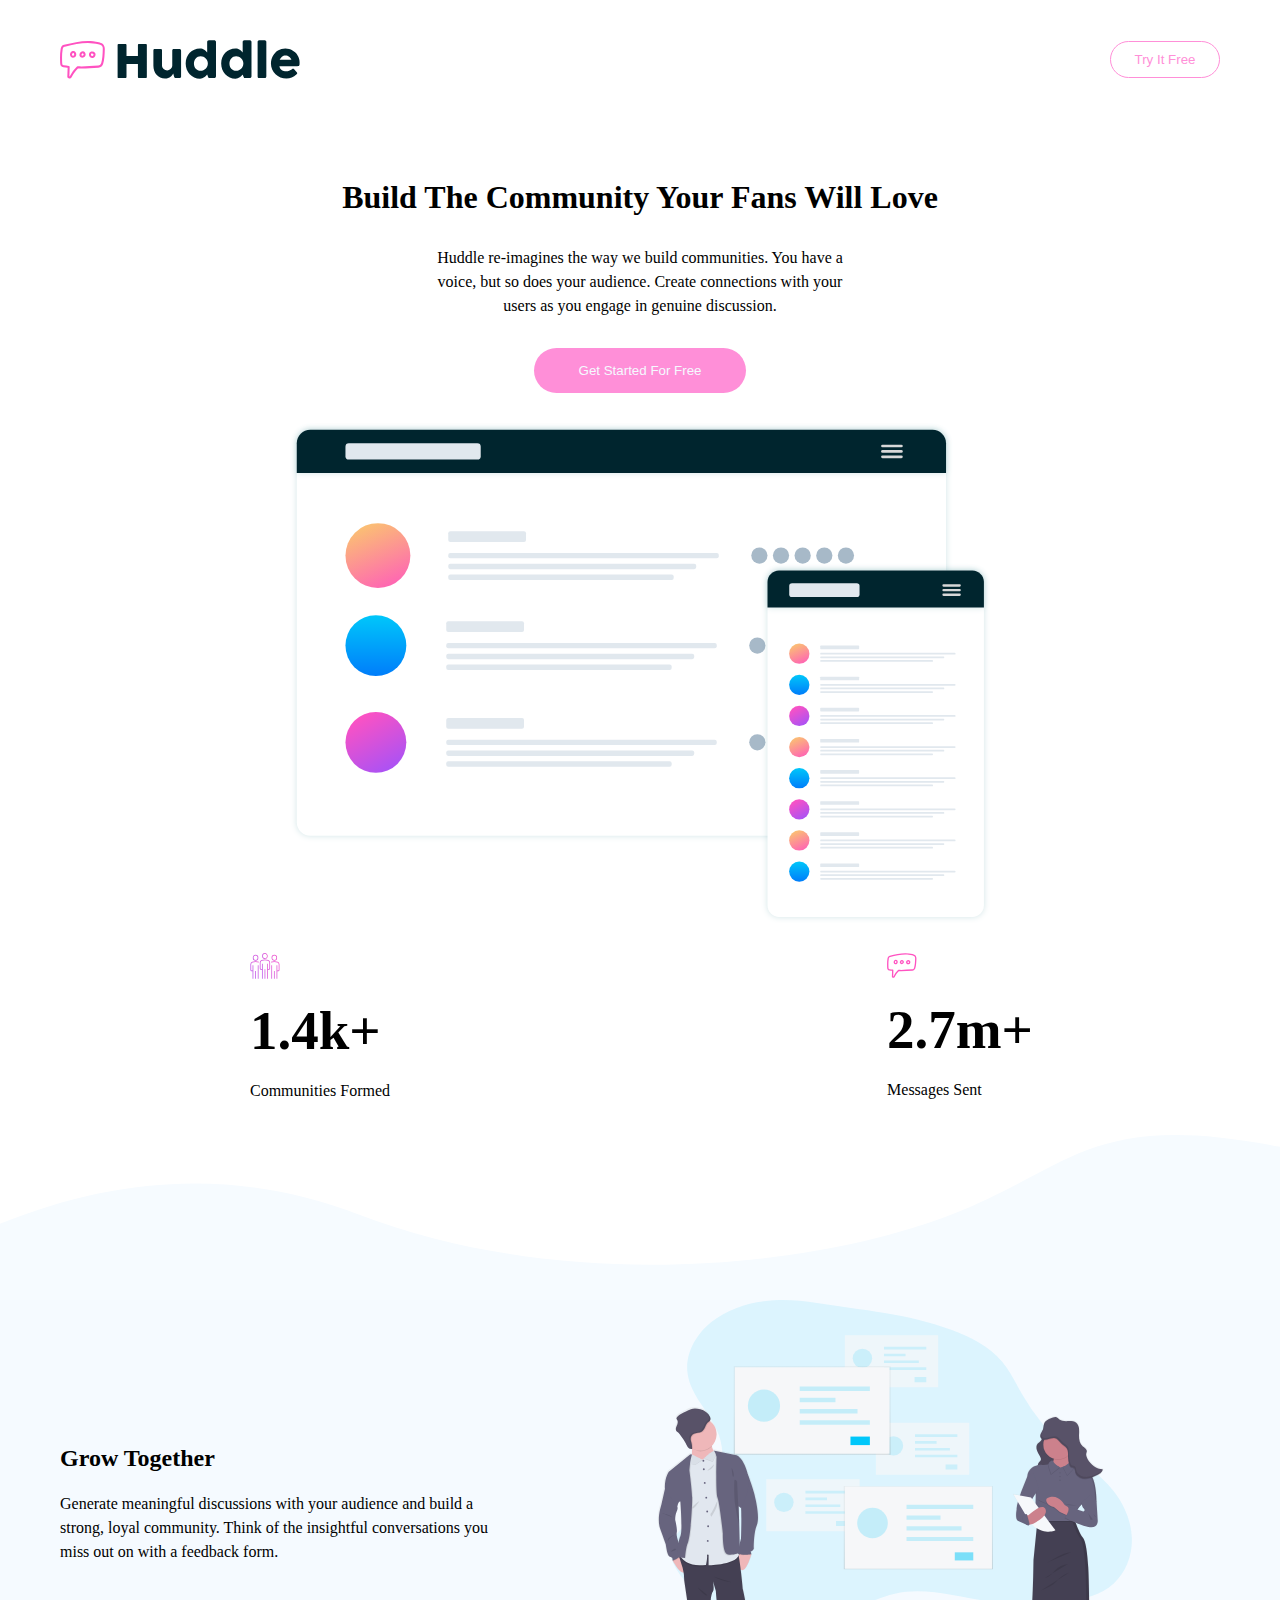
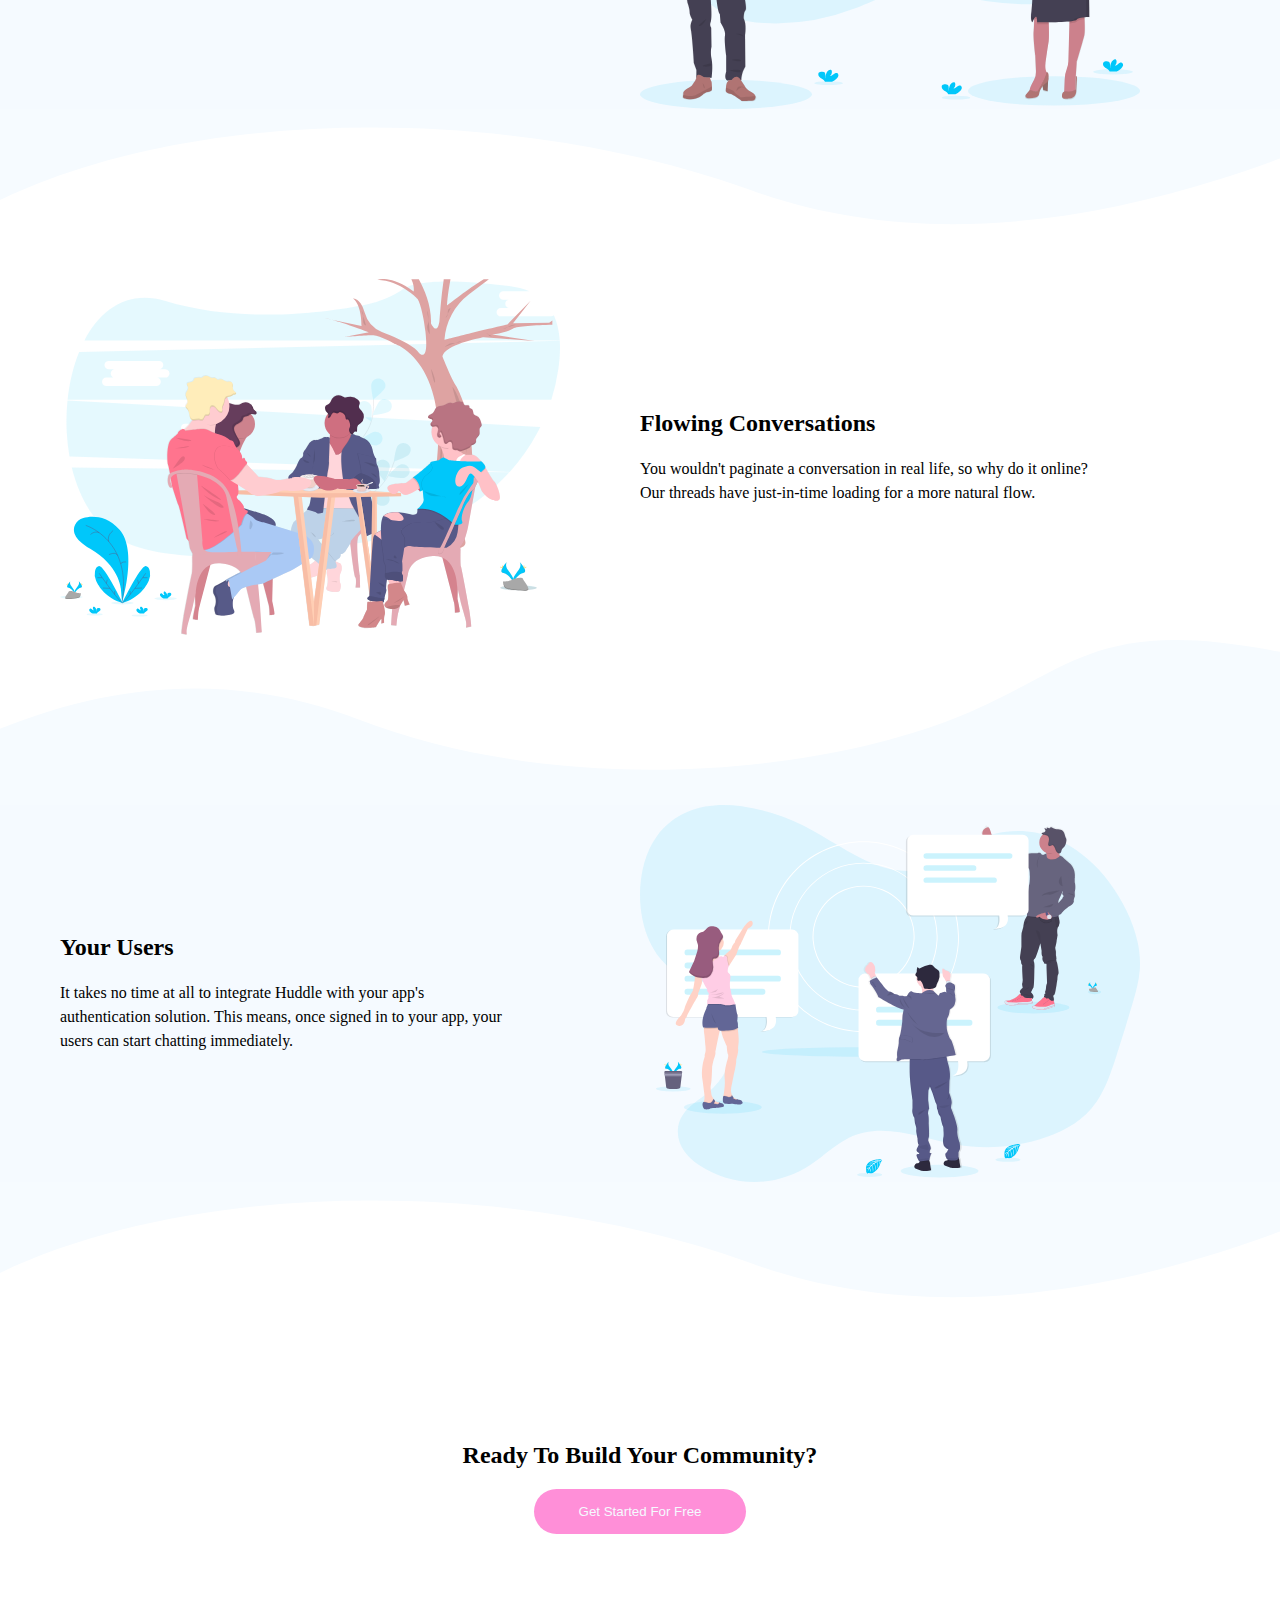
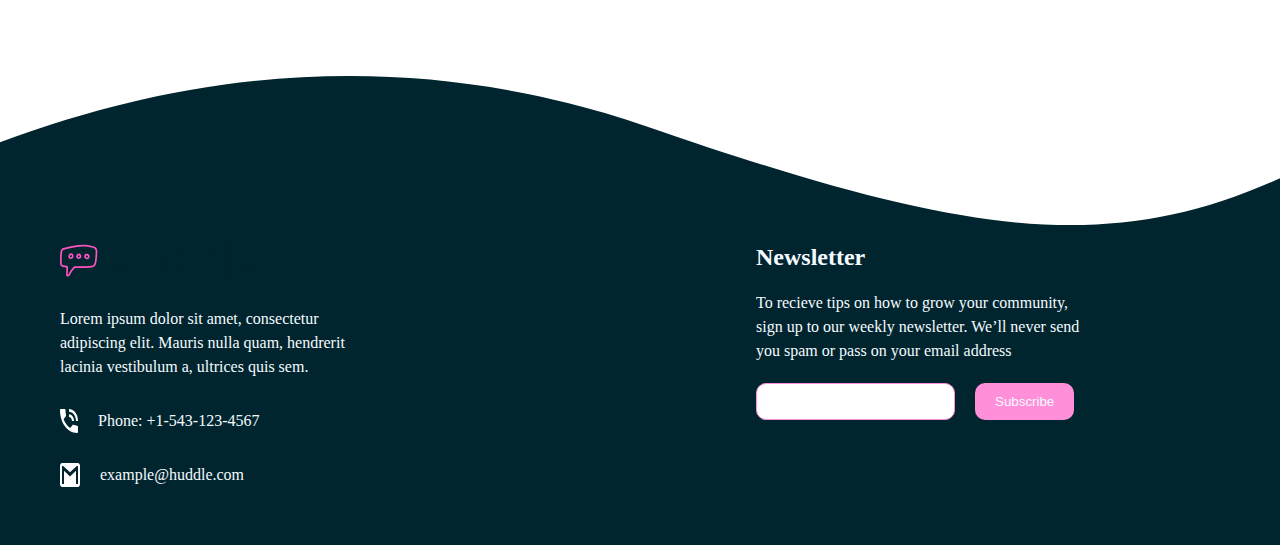
==== index.html @ 6c360372 "initial commit" ====
<!DOCTYPE html>
<html lang="en">
<head>
  <meta charset="UTF-8">
  <meta http-equiv="X-UA-Compatible" content="IE=edge">
  <meta name="viewport" content="width=device-width, initial-scale=1.0">
  <link rel="icon" type="image/png" sizes="32x32" href="./images/favicon-32x32.png">
  <link rel="stylesheet" href="style.css">
  <title>Huddle landing page with curved sections</title>
</head>
<body>

  <div class="container">
<!-- header -->
  <header>
    <img src="/images/logo.svg" alt="" class="logo">
    <button class="btn1">Try It Free</button>
  </header>

  <!-- Main -->
  <main>
<!-- Section -->
    <section class="sec1">

    <h1>Build The Community Your Fans Will Love</h1>
    <p class="sec1_p">Huddle re-imagines the way we build communities. You have a voice, but so does 
      your audience. Create connections with your users as you engage in genuine discussion. </p>
    <button class="btn_sec6">Get Started For Free</button>
    <img src="/images/screen-mockups.svg" alt="screen-mockups" class="mockup_img">

  </section>

  <!-- Section -->

  <section class="sec2">

    <div class="communities">
      <img src="/images/icon-communities.svg" alt="icon-communities">
      <h1 class="h1_tag">1.4k+</h1>
      <p>Communities Formed</p>
    </div>

    <div class="messages">
      <img src="/images/icon-messages.svg" alt="icon-messages">
      <h1 class="h1_tag">2.7m+</h1>
      <p>Messages Sent</p>
    </div>

  </section>

 <!-- Section -->

  <section class="sec3">


    <div class="sec_bg_top">

    </div>

    <div class="grow_togthr">
      <div class="left_sec1">
        <h2>Grow Together</h2>
        <p class="grow_P">Generate meaningful discussions with your audience and build a strong, loyal community. 
          Think of the insightful conversations you miss out on with a feedback form. </p>
      </div>
      <div class="right_sec1">
        <img src="/images/illustration-grow-together.svg" alt="illustration-grow-together">
      </div>
    </div>

    <div class="sec_bg_botom">

    </div>

  </section>

 <!-- Section -->

<section class="sec4">

  <!-- <div class="sec_bg_top">

  </div> -->

  <div class="flowing_conversatn">
    <div class="left_sec1">
      <img src="/images/illustration-flowing-conversation.svg" alt="illustration-flowing-conversation">
    </div>
    <div class="right_sec1">
      <h2>Flowing Conversations</h2>
      <p class="flow_p">You wouldn't paginate a conversation in real life, so why do it online? Our threads have 
        just-in-time loading for a more natural flow.</p>
    </div>
  </div>

  <!-- <div class="sec_bg_botom">

  </div> -->

</section>

 <!-- Section -->

<section class="sec5">

  <div class="sec_bg_top">

  </div>

  <div class="your_users">
    <div class="left_sec1">
      <h2>Your Users</h2>
      <p class="user_p">It takes no time at all to integrate Huddle with your app's authentication solution. This means, 
        once signed in to your app, your users can start chatting immediately.</p>
    </div>
    <div class="right_sec1">
      <img src="/images/illustration-your-users.svg" alt="illustration-your-users">
    </div>
  </div>

  <div class="sec_bg_botom">

  </div>

</section>

 <!-- Section -->

 <section>

<section class="sec6">

  <h2>Ready To Build Your Community?</h2>
  <button class="btn_sec6">Get Started For Free</button>

</section>

  

</main>
</div>



<!-- footer -->


<div class="footer_bg_top">

</div>

<footer>

  

  <div class="left_sec">
    <img src="/images/logo.svg" alt="logo" class="footer_logo">
    <p>Lorem ipsum dolor sit amet, consectetur adipiscing elit. Mauris nulla quam, hendrerit lacinia 
      vestibulum a, ultrices quis sem.</p>
      <div class="phone_sec">
        <img src="/images/icon-phone.svg" alt="icon-phone">
        <p>Phone: +1-543-123-4567</p>
      </div>
      <div class="email_sec">
        <img src="/images/icon-email.svg" alt="icon-email">
        <p>example@huddle.com</p>
      </div>
      <div class="social">
        <img src="" alt="">
        <img src="" alt="">
        <img src="" alt="">
      </div>
  </div>
  <div class="right_sec">
    <h2>Newsletter</h2>
    <p>To recieve tips on how to grow your community, sign up to our weekly newsletter. We’ll never 
      send you spam or pass on your email address</p>
      <div class="input_sec">
        <input type="text">
        <button class="subscribe_btn"> Subscribe</button>
      </div>
      
  </div>

</footer>

 
  
</body>
</html>
---- style.css ----
*{
    margin: 0;
    padding: 0;
    box-sizing: border-box;
}


:root{
--Pink:hsl(322, 100%, 66%);
--Light-Pink:hsl(321, 100%, 78%);
--Light-Red: hsl(0, 100%, 63%);
--Very-Dark-Cyan: hsl(192, 100%, 9%);
--Very-Pale-Blue: hsl(207, 100%, 98%);
}

p{
    margin: 0;
    padding: 0;
}






.container{
    padding: 40px 0px;
}

header{
    padding: 0px 60px;
    display: grid;
    grid-template-columns: 1fr 1fr;
    justify-content: center;
    align-items: center;
}



.btn1{
    width: 110px;
    border-radius: 25px;
    padding: 10px 10px;
    justify-self: end;
    border: 1px solid var(--Light-Pink);
    cursor: pointer;
    color: var(--Light-Pink);
    background-color: white;
}

.sec1{
    margin-top: 100px;
    display: flex;
    flex-direction: column;
    justify-content: center;
    align-items: center;
    gap: 30px;
}


.sec1_p{
    max-width: 441px;
    text-align: center;
    line-height: 1.5rem;
}

.mockup_img{
    width: 100%;
    max-width: 700px;
}

.sec2{
    margin-bottom: 30px;
    margin-top: 30px;
    display: grid;
    grid-template-columns: 1fr 1fr;
    
}

.communities{
    justify-self: center;
    display: flex;
    flex-direction: column;
    gap: 20px;
}
.communities img{
    width: 30px;
}
.messages{
    justify-self: center;
    display: flex;
    flex-direction: column;
    gap: 20px;
} 
.messages img{
    width: 30px;
}

.h1_tag{
    font-size: 55px;
}

.grow_togthr{
    padding: 0px 60px;
    background-color: var(--Very-Pale-Blue);
    display: grid;
    grid-template-columns: 1fr 1fr;
    justify-content: center;
    align-items: center;
}

.grow_togthr img{
    width: 100%;
    max-width: 500px;
}

.grow_P{
    max-width: 457px;
    margin-right: 0;
    line-height: 1.5rem;
}

.flowing_conversatn{
    padding: 0px 60px;
    /* background-color: var(--Very-Pale-Blue); */
    display: grid;
    grid-template-columns: 1fr 1fr;
    justify-content: center;
    align-items: center;
}

.flowing_conversatn img{
    width: 100%;
    max-width: 500px;
}

.flow_p{
    max-width: 457px;
    margin-right: 0;
    line-height: 1.5rem;
}

.your_users{
    padding: 0px 60px;
    background-color: var(--Very-Pale-Blue);
    display: grid;
    grid-template-columns: 1fr 1fr;
    justify-content: center;
    align-items: center;
}

.your_users img{
    width: 100%;
    max-width: 500px;
}



.user_p{
    
    max-width: 457px;
    margin-right: 0;
    line-height: 1.5rem;
}

.left_sec1{
    display: flex;
    flex-direction: column;
    gap:20px
}

.right_sec1{
    display: flex;
    flex-direction: column;
    gap:20px
}

.sec6{
    margin-top: 30px;
    padding-top: 60px;
    padding-bottom: 60px;
    display: flex;
    flex-direction: column;
    justify-content: center;
    align-items: center;
    gap: 20px;
}

.btn_sec6{
    background-color: var(--Light-Pink);
    border: none;
    padding: 15px 45px;
    border-radius: 25px;
    color: var(--Very-Pale-Blue);
    cursor: pointer;
}


.footer_bg_top{
    height: 200px;
    background-image: url(/images/bg-footer-top-desktop.svg);
    background-position: bottom;
    background-repeat: no-repeat;
      
    
}


footer{
    padding: 10px 60px;
    background-color: var(--Very-Dark-Cyan);    
    display: flex;
    flex-direction: row;
    color: var(--Very-Pale-Blue);
    justify-content: space-between;
}

footer .left_sec{
    flex-basis: 40%;
    display: flex;
    flex-direction: column;
    gap: 30px;
}

.phone_sec{
    display: flex;
    flex-direction: row;
    gap: 20px;
}

.email_sec{
    display: flex;
    flex-direction: row;
    gap: 20px;
}
.footer_logo{
    width: 400px;
    max-width: 200px;
}

footer .right_sec{
    flex-basis: 40%;
    display: flex;
    flex-direction: column;
    gap: 20px;
}

.input_sec{
    display: flex;
    flex-direction: row;
    gap: 20px;
}

.input_sec input{
    padding: 10px 10px;
    border-radius: 10px;
    border: 1px solid var(--Light-Pink);
}

.subscribe_btn{
    background-color: var(--Light-Pink);
    border: none;
    color: var(--Very-Pale-Blue);
    padding: 10px 20px;
    border-radius: 10px;
    cursor: pointer;
}

.right_sec p{
    max-width: 340px;
    line-height: 1.5rem;
}

.left_sec p{
    max-width: 327px;
    line-height: 1.5rem;
}



.sec_bg_top{
    height: 170px;
    background-image: url(/images/bg-section-top-desktop-1.svg);
    background-position: bottom;
    background-repeat: no-repeat;
}

.sec_bg_botom{
    height: 170px;
    background-image: url(/images/bg-section-bottom-desktop-2.svg);
    background-position: top;
    background-repeat: no-repeat;
}


/* Media Query */

@media screen and (max-width: 412px)   {
    footer{
        display: flex;
        flex-direction:column-reverse
    }

    
}
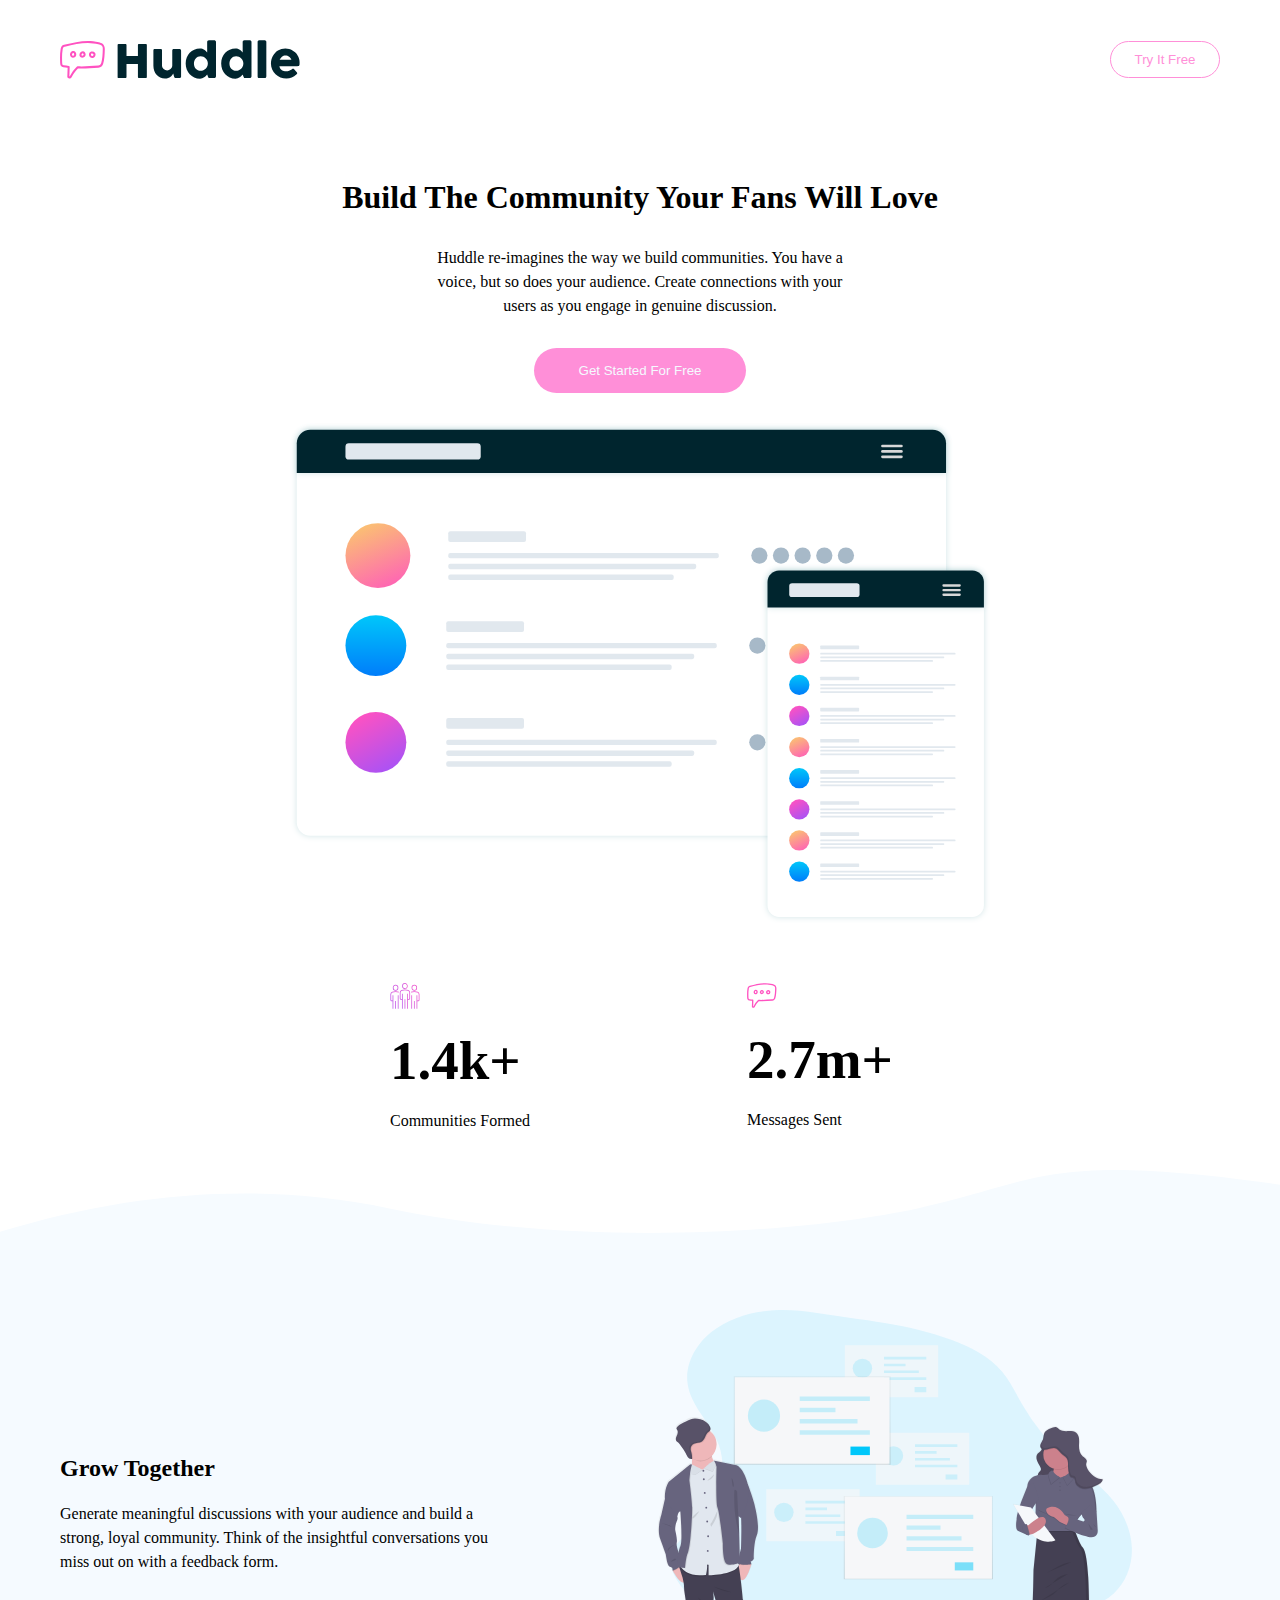
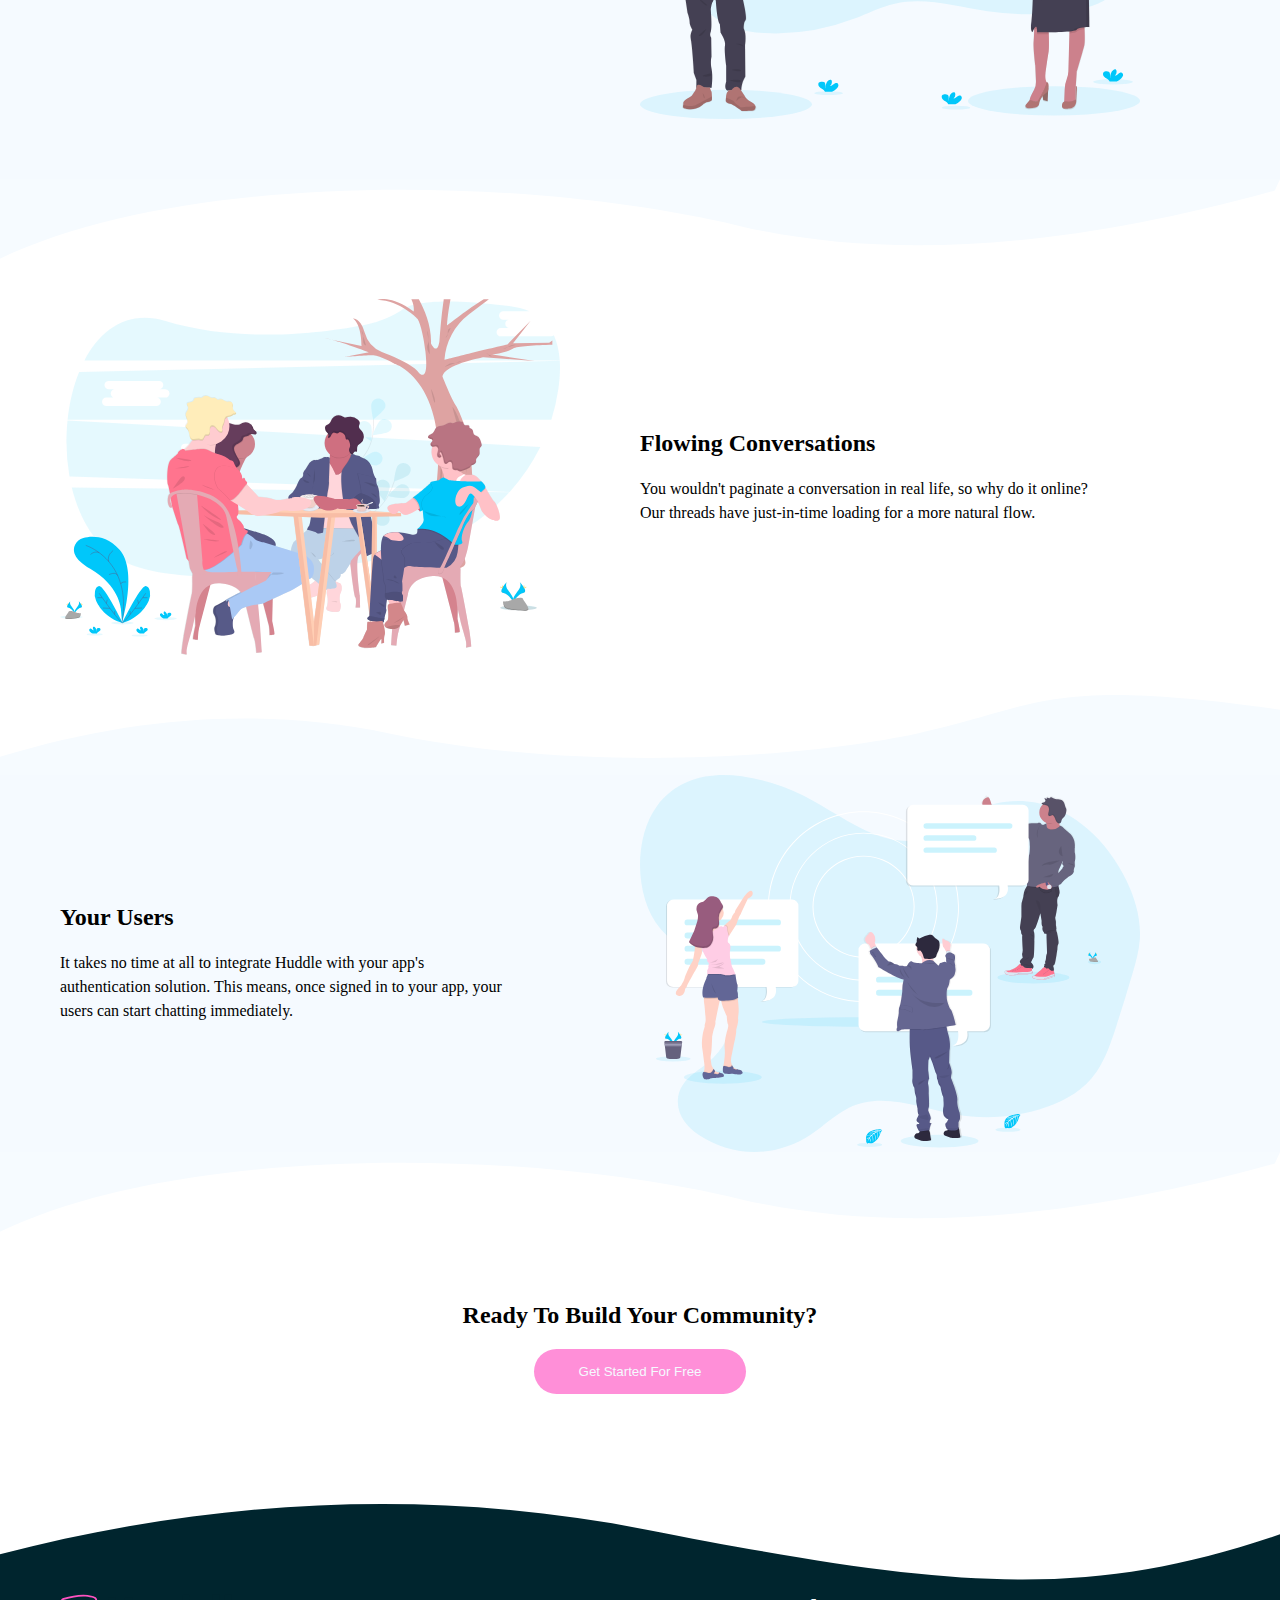
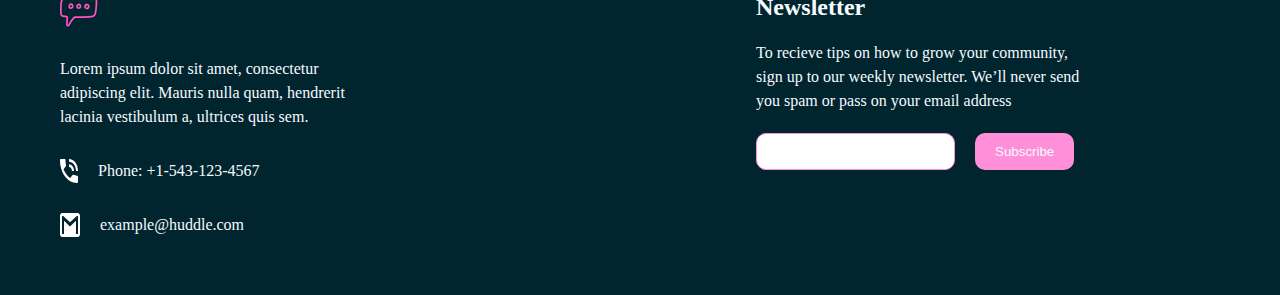
==== commit 66b291fc: "second commit" ====
--- a/index.html
+++ b/index.html
@@ -53,9 +53,7 @@
   <section class="sec3">
 
 
-    <div class="sec_bg_top">
-
-    </div>
+    <!-- <div class="sec_bg_top"> </div> -->
 
     <div class="grow_togthr">
       <div class="left_sec1">
@@ -68,9 +66,7 @@
       </div>
     </div>
 
-    <div class="sec_bg_botom">
-
-    </div>
+    <!-- <div class="sec_bg_botom"></div> -->
 
   </section>
 
@@ -103,9 +99,7 @@
 
 <section class="sec5">
 
-  <div class="sec_bg_top">
-
-  </div>
+  <!-- <div class="sec_bg_top"></div> -->
 
   <div class="your_users">
     <div class="left_sec1">
@@ -118,9 +112,7 @@
     </div>
   </div>
 
-  <div class="sec_bg_botom">
-
-  </div>
+  <!-- <div class="sec_bg_botom"></div> -->
 
 </section>
 
@@ -151,7 +143,7 @@
 
 <footer>
 
-  
+  <div class="footer_container">
 
   <div class="left_sec">
     <img src="/images/logo.svg" alt="logo" class="footer_logo">
@@ -182,6 +174,8 @@
       
   </div>
 
+</div>
+
 </footer>
 
  
--- a/style.css
+++ b/style.css
@@ -70,10 +70,11 @@
 }
 
 .sec2{
-    margin-bottom: 30px;
-    margin-top: 30px;
-    display: grid;
-    grid-template-columns: 1fr 1fr;
+    padding: 60px 60px;
+    display: grid;
+    grid-template-columns: 300px 300px;
+    justify-content: center;
+    gap: 60px;
     
 }
 
@@ -101,7 +102,7 @@
 }
 
 .grow_togthr{
-    padding: 0px 60px;
+    padding: 60px 60px;
     background-color: var(--Very-Pale-Blue);
     display: grid;
     grid-template-columns: 1fr 1fr;
@@ -121,8 +122,8 @@
 }
 
 .flowing_conversatn{
-    padding: 0px 60px;
-    /* background-color: var(--Very-Pale-Blue); */
+    padding: 60px 60px;
+    
     display: grid;
     grid-template-columns: 1fr 1fr;
     justify-content: center;
@@ -176,9 +177,10 @@
 }
 
 .sec6{
-    margin-top: 30px;
-    padding-top: 60px;
-    padding-bottom: 60px;
+    margin-top: 60px;
+    margin-bottom: 60px;
+    padding-top: 90px;
+    padding-bottom: 90px;
     display: flex;
     flex-direction: column;
     justify-content: center;
@@ -196,26 +198,45 @@
 }
 
 
-.footer_bg_top{
+/* .footer_bg_top{
     height: 200px;
     background-image: url(/images/bg-footer-top-desktop.svg);
     background-position: bottom;
     background-repeat: no-repeat;
       
     
-}
+} */
 
 
 footer{
-    padding: 10px 60px;
-    background-color: var(--Very-Dark-Cyan);    
+    background-color: var(--Very-Dark-Cyan); 
+    width: 100%;
+	position: relative;
+       
+    
+}
+footer::after{
+    content: "";
+    background: url(/images/bg-footer-top-desktop.svg);
+    height: 5rem;
+    width: 100%;
+	bottom: 100%;
+    background-size: 100% 100%;
+    position: absolute;
+	background-repeat: no-repeat;
+}
+
+
+.footer_container{
+    padding: 10px 60px; 
     display: flex;
     flex-direction: row;
     color: var(--Very-Pale-Blue);
     justify-content: space-between;
 }
 
-footer .left_sec{
+
+.footer_container .left_sec{
     flex-basis: 40%;
     display: flex;
     flex-direction: column;
@@ -238,7 +259,7 @@
     max-width: 200px;
 }
 
-footer .right_sec{
+.footer_container .right_sec{
     flex-basis: 40%;
     display: flex;
     flex-direction: column;
@@ -277,8 +298,8 @@
 }
 
 
-
-.sec_bg_top{
+/* 
+ .sec_bg_top{
     height: 170px;
     background-image: url(/images/bg-section-top-desktop-1.svg);
     background-position: bottom;
@@ -290,16 +311,70 @@
     background-image: url(/images/bg-section-bottom-desktop-2.svg);
     background-position: top;
     background-repeat: no-repeat;
-}
-
-
-/* Media Query */
-
-@media screen and (max-width: 412px)   {
-    footer{
-        display: flex;
-        flex-direction:column-reverse
-    }
-
-    
-}
+}  */
+
+
+
+.sec5{
+    margin-top: 60px;
+    margin-bottom: 60px;
+    background-color: var(--Very-Pale-Blue);
+    width: 100%;
+	position: relative;
+}
+
+
+.sec5::after{
+    content: "";
+    background-image: url(/images/bg-section-top-desktop-1.svg);
+    height: 5rem;
+	width: 100%;
+    bottom: 100%;
+	background-size: 100% 100%;
+	position: absolute;
+	background-repeat: no-repeat;
+}
+
+.sec5::before{
+    content: "";
+    background-image: url(/images/bg-section-bottom-desktop-2.svg);
+    height: 5rem;
+	width: 100%;
+    top: 100%;
+	background-size: 100% 100%;
+	position: absolute;
+	background-repeat: no-repeat;
+}
+
+
+.sec3{
+    margin-top: 60px;
+    margin-bottom: 60px;
+    background-color: var(--Very-Pale-Blue);
+    width: 100%;
+	position: relative;
+}
+
+
+
+.sec3::after{
+    content: "";
+    background-image: url(/images/bg-section-top-desktop-1.svg);
+    height: 5rem;
+	width: 100%;
+    bottom: 100%;
+	background-size: 100% 100%;
+	position: absolute;
+	background-repeat: no-repeat;
+}
+
+.sec3::before{
+    content: "";
+    background-image: url(/images/bg-section-bottom-desktop-2.svg);
+    height: 5rem;
+	width: 100%;
+    top: 100%;
+	background-size: 100% 100%;
+	position: absolute;
+	background-repeat: no-repeat;
+}
